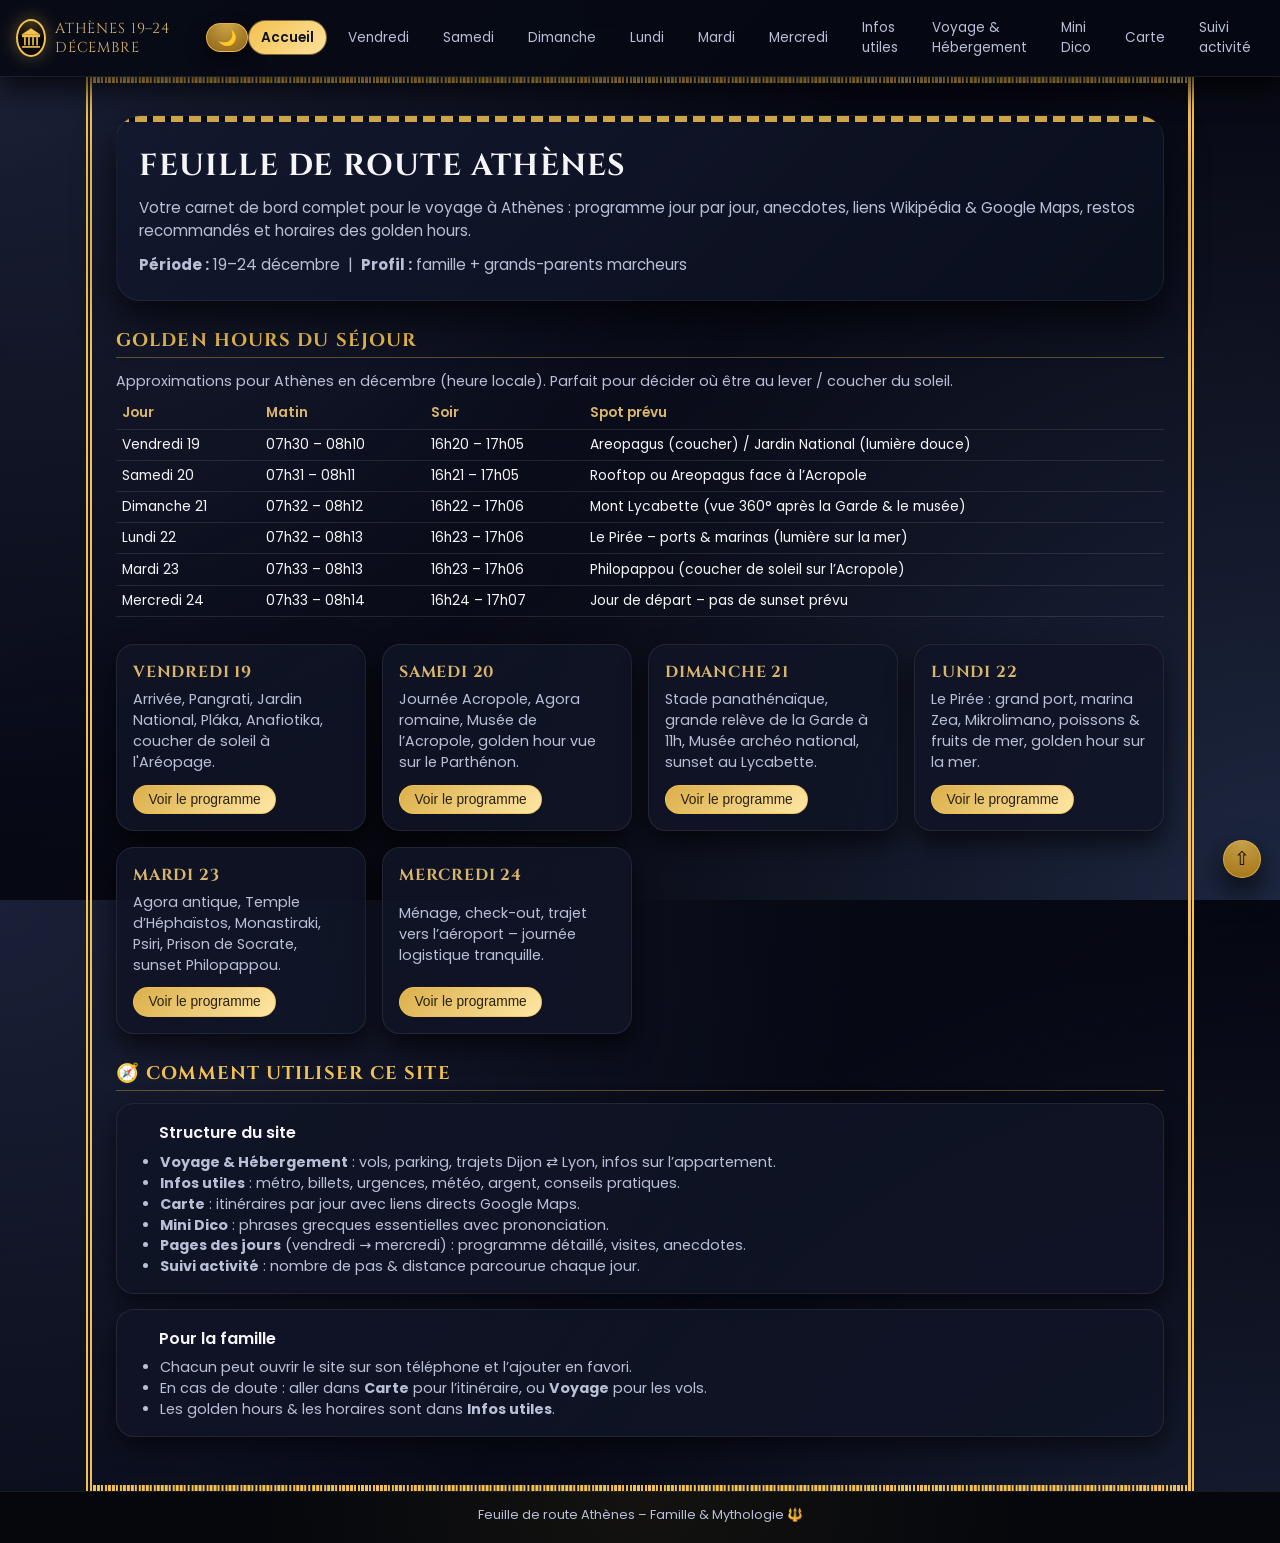
==== index.html @ f1cf315d "Add files via upload" ====
<!DOCTYPE html>
<html lang="fr">
<head>
  <meta charset="UTF-8" />
  <title>Athènes – Feuille de route</title>
  <meta name="viewport" content="width=device-width, initial-scale=1.0" />
  <link rel="stylesheet" href="style.css" />
  <script src="script.js" defer></script>
</head>
<body>
  <header class="site-header">
  <div class="logo">
    <span class="logo-symbol" aria-hidden="true">
      <svg viewBox="0 0 64 64" class="logo-temple">
        <!-- toit -->
        <polygon points="8,24 32,8 56,24" />
        <!-- entablement -->
        <rect x="10" y="24" width="44" height="6" />
        <!-- colonnes -->
        <rect x="15" y="30" width="4" height="20" />
        <rect x="25" y="30" width="4" height="20" />
        <rect x="35" y="30" width="4" height="20" />
        <rect x="45" y="30" width="4" height="20" />
        <!-- base -->
        <rect x="10" y="52" width="44" height="4" />
      </svg>
    </span>
    <span class="logo-text">Athènes 19–24 décembre</span>
  </div>

  <div class="header-controls">
    <button class="theme-toggle" aria-label="Changer de thème">
      🌙
    </button>
    <button class="nav-toggle" aria-label="Ouvrir le menu">
      ☰
    </button>
  </div>

  <nav class="site-nav">
    <a href="index.html"class="active">Accueil</a>
    <a href="vendredi.html">Vendredi</a>
    <a href="samedi.html">Samedi</a>
    <a href="dimanche.html">Dimanche</a>
    <a href="lundi.html">Lundi</a>
    <a href="mardi.html">Mardi</a>
    <a href="mercredi.html">Mercredi</a>
    <a href="infos.html" >Infos utiles</a>
    <a href="voyage.html">Voyage &amp; Hébergement</a>
    <a href="dico.html" >Mini Dico</a>
    <a href="carte.html">Carte</a>
    <a href="activite.html">Suivi activité</a>
  </nav>
</header>


<div class="page-frame">
  <main class="container">
    <section class="hero">
      <h1>Feuille de route Athènes</h1>
      <p>
        Votre carnet de bord complet pour le voyage à Athènes :
        programme jour par jour, anecdotes, liens Wikipédia &amp; Google Maps,
        restos recommandés et horaires des golden hours.
      </p>
      <p class="hero-sub">
        <strong>Période :</strong> 19–24 décembre &nbsp;|&nbsp;
        <strong>Profil :</strong> famille + grands-parents marcheurs
      </p>
    </section>

    <!-- GOLDEN HOURS -->
    <section class="timeline">
      <h2>Golden Hours du séjour</h2>
      <p style="color: var(--text-muted); font-size: 0.9rem; margin-bottom: 0.4rem;">
        Approximations pour Athènes en décembre (heure locale). Parfait pour
        décider où être au lever / coucher du soleil.
      </p>
      <table class="golden-table">
        <thead>
          <tr>
            <th>Jour</th>
            <th>Matin</th>
            <th>Soir</th>
            <th>Spot prévu</th>
          </tr>
        </thead>
        <tbody>
          <tr>
            <td>Vendredi 19</td>
            <td>07h30 – 08h10</td>
            <td>16h20 – 17h05</td>
            <td>Areopagus (coucher) / Jardin National (lumière douce)</td>
          </tr>
          <tr>
            <td>Samedi 20</td>
            <td>07h31 – 08h11</td>
            <td>16h21 – 17h05</td>
            <td>Rooftop ou Areopagus face à l’Acropole</td>
          </tr>
          <tr>
            <td>Dimanche 21</td>
            <td>07h32 – 08h12</td>
            <td>16h22 – 17h06</td>
            <td>Mont Lycabette (vue 360° après la Garde &amp; le musée)</td>
          </tr>
          <tr>
            <td>Lundi 22</td>
            <td>07h32 – 08h13</td>
            <td>16h23 – 17h06</td>
            <td>Le Pirée – ports &amp; marinas (lumière sur la mer)</td>
          </tr>
          <tr>
            <td>Mardi 23</td>
            <td>07h33 – 08h13</td>
            <td>16h23 – 17h06</td>
            <td>Philopappou (coucher de soleil sur l’Acropole)</td>
          </tr>
          <tr>
            <td>Mercredi 24</td>
            <td>07h33 – 08h14</td>
            <td>16h24 – 17h07</td>
            <td>Jour de départ – pas de sunset prévu</td>
          </tr>
        </tbody>
      </table>
    </section>

    <!-- CARTES JOUR PAR JOUR -->
    <section class="day-grid">
      <article class="day-card">
        <h2>Vendredi 19</h2>
        <p>Arrivée, Pangrati, Jardin National, Pláka, Anafiotika, coucher de soleil à l'Aréopage.</p>
        <button onclick="location.href='vendredi.html'">Voir le programme</button>
      </article>

      <article class="day-card">
        <h2>Samedi 20</h2>
        <p>Journée Acropole, Agora romaine, Musée de l’Acropole, golden hour vue sur le Parthénon.</p>
        <button onclick="location.href='samedi.html'">Voir le programme</button>
      </article>

      <article class="day-card">
        <h2>Dimanche 21</h2>
        <p>Stade panathénaïque, grande relève de la Garde à 11h, Musée archéo national, sunset au Lycabette.</p>
        <button onclick="location.href='dimanche.html'">Voir le programme</button>
      </article>

      <article class="day-card">
        <h2>Lundi 22</h2>
        <p>Le Pirée : grand port, marina Zea, Mikrolimano, poissons &amp; fruits de mer, golden hour sur la mer.</p>
        <button onclick="location.href='lundi.html'">Voir le programme</button>
      </article>

      <article class="day-card">
        <h2>Mardi 23</h2>
        <p>Agora antique, Temple d’Héphaïstos, Monastiraki, Psiri, Prison de Socrate, sunset Philopappou.</p>
        <button onclick="location.href='mardi.html'">Voir le programme</button>
      </article>

      <article class="day-card">
        <h2>Mercredi 24</h2>
        <p>Ménage, check-out, trajet vers l’aéroport – journée logistique tranquille.</p>
        <button onclick="location.href='mercredi.html'">Voir le programme</button>
      </article>
    </section>
    <section class="timeline">
        <h2>🧭 Comment utiliser ce site</h2>
      
        <article class="info-block">
          <h3>Structure du site</h3>
          <ul>
            <li><strong>Voyage & Hébergement</strong> : vols, parking, trajets Dijon ⇄ Lyon, infos sur l’appartement.</li>
            <li><strong>Infos utiles</strong> : métro, billets, urgences, météo, argent, conseils pratiques.</li>
            <li><strong>Carte</strong> : itinéraires par jour avec liens directs Google Maps.</li>
            <li><strong>Mini Dico</strong> : phrases grecques essentielles avec prononciation.</li>
            <li><strong>Pages des jours</strong> (vendredi → mercredi) : programme détaillé, visites, anecdotes.</li>
            <li><strong>Suivi activité</strong> : nombre de pas & distance parcourue chaque jour.</li>
          </ul>
        </article>
      
        <article class="info-block">
          <h3>Pour la famille</h3>
          <ul>
            <li>Chacun peut ouvrir le site sur son téléphone et l’ajouter en favori.</li>
            <li>En cas de doute : aller dans <strong>Carte</strong> pour l’itinéraire, ou <strong>Voyage</strong> pour les vols.</li>
            <li>Les golden hours & les horaires sont dans <strong>Infos utiles</strong>.</li>
          </ul>
        </article>
      </section>
      
  </main>
</div>

  <button class="scroll-top" aria-label="Revenir en haut">&#8679;</button>

  <footer class="site-footer">
    <p>Feuille de route Athènes – Famille &amp; Mythologie 🔱</p>
  </footer>
</body>
</html>
---- style.css ----
/* ============================
   THEME MYTHOLOGIE GREQUE
   ============================ */

/* Import de polices (titres & texte) */
@import url("https://fonts.googleapis.com/css2?family=Cinzel:wght@400;600;700&family=Poppins:wght@300;400;500;600&display=swap");

/* -------- Variables globales -------- */
:root {
  --bg-main: #070b14;
  --bg-main-alt: #0d1220;
  --bg-panel: rgba(12, 16, 30, 0.9);
  --bg-panel-soft: rgba(16, 21, 38, 0.9);

  --accent-gold: #f2c14f;
  --accent-gold-soft: #d9b46b;
  --accent-blue: #2f6bb3;
  --accent-blue-soft: #3f7dd0;

  --border-marble: rgba(255, 255, 255, 0.08);
  --shadow-deep: 0 18px 40px rgba(0, 0, 0, 0.7);

  --text-main: #f5f5f7;
  --text-muted: #b8bfd7;

  --radius-lg: 18px;
  --radius-xl: 24px;
}

/* -------- Reset de base -------- */
*,
*::before,
*::after {
  box-sizing: border-box;
  margin: 0;
  padding: 0;
}

html,
body {
  height: 100%;
}

body {
  font-family: "Poppins", system-ui, -apple-system, BlinkMacSystemFont, sans-serif;
  background:
    radial-gradient(circle at top left, #1a2038 0, transparent 55%),
    radial-gradient(circle at bottom right, #1c2640 0, transparent 55%),
    linear-gradient(145deg, #05070b, #060814 40%, #050509 100%);
  color: var(--text-main);
  display: flex;
  flex-direction: column;
}

/* Texture marbre très légère sur tout le site */
body::before {
  content: "";
  position: fixed;
  inset: 0;
  pointer-events: none;
  opacity: 0.14;
  background-image:
    linear-gradient(145deg, rgba(255, 255, 255, 0.04) 0, transparent 40%),
    linear-gradient(325deg, rgba(255, 255, 255, 0.03) 0, transparent 55%);
  mix-blend-mode: screen;
  z-index: -1;
}

/* -------- Header & navigation -------- */

.site-header {
  position: sticky;
  top: 0;
  z-index: 20;
  backdrop-filter: blur(16px);
  -webkit-backdrop-filter: blur(16px);
  background: linear-gradient(
    135deg,
    rgba(7, 10, 20, 0.92),
    rgba(5, 8, 18, 0.96)
  );
  border-bottom: 1px solid var(--border-marble);
  box-shadow: 0 12px 30px rgba(0, 0, 0, 0.75);
  display: flex;
  align-items: center;
  justify-content: space-between;
  padding: 0.65rem 1rem;
}

.logo {
  display: flex;
  align-items: center;
  gap: 0.55rem;
}

.logo-symbol {
  width: 38px;
  height: 38px;
  border-radius: 50%;
  border: 2px solid var(--accent-gold);
  display: inline-flex;
  align-items: center;
  justify-content: center;
  background: radial-gradient(circle at top, rgba(242, 193, 79, 0.25), transparent 60%),
              radial-gradient(circle at bottom, rgba(10, 8, 4, 0.9), rgba(4, 4, 6, 1));
  box-shadow: 0 0 18px rgba(242, 193, 79, 0.35);
}

.logo-temple {
  width: 26px;
  height: 26px;
  display: block;
  fill: var(--accent-gold);
}

.logo-text {
  font-family: "Cinzel", serif;
  font-size: 0.9rem;
  letter-spacing: 0.06em;
  text-transform: uppercase;
  color: var(--accent-gold-soft);
}

/* Navigation */

.nav-toggle {
  background: none;
  border: 1px solid var(--border-marble);
  border-radius: 999px;
  color: var(--text-main);
  padding: 0.35rem 0.6rem;
  font-size: 1.1rem;
  cursor: pointer;
  display: none; /* visible en mobile plus bas */
}

.site-nav {
  display: flex;
  gap: 0.5rem;
  align-items: center;
}

.site-nav a {
  padding: 0.4rem 0.75rem;
  border-radius: 999px;
  font-size: 0.85rem;
  text-decoration: none;
  color: var(--text-muted);
  border: 1px solid transparent;
  transition: all 0.18s ease-out;
}

.site-nav a:hover {
  color: var(--accent-gold);
  border-color: rgba(242, 193, 79, 0.3);
  background: radial-gradient(circle at top, rgba(242, 193, 79, 0.13), transparent 55%);
}

.site-nav a.active {
  color: var(--bg-main-alt);
  background: linear-gradient(135deg, var(--accent-gold), #ffe19c);
  border-color: rgba(0, 0, 0, 0.5);
  font-weight: 600;
}

/* -------- Layout principal -------- */

.container {
  flex: 1;
  max-width: 1080px;
  width: 100%;
  margin: 1.5rem auto 2.5rem;
  padding: 0 1rem;
}

/* Hero */

.hero {
  background:
    linear-gradient(135deg, rgba(19, 24, 46, 0.96), rgba(10, 15, 30, 0.98));
  border-radius: var(--radius-xl);
  padding: 1.5rem 1.4rem;
  box-shadow: var(--shadow-deep);
  border: 1px solid rgba(255, 255, 255, 0.06);
  position: relative;
  overflow: hidden;
}

/* motif grec discret en haut du hero */
.hero::before {
  content: "";
  position: absolute;
  top: 0;
  inset-inline: 0;
  height: 6px;
  background-image: repeating-linear-gradient(
    90deg,
    rgba(242, 193, 79, 0.85) 0,
    rgba(242, 193, 79, 0.85) 12px,
    rgba(10, 10, 14, 0.95) 12px,
    rgba(10, 10, 14, 0.95) 18px
  );
}

.hero h1 {
  font-family: "Cinzel", serif;
  font-size: 1.6rem;
  letter-spacing: 0.04em;
  text-transform: uppercase;
  margin-bottom: 0.6rem;
  padding-top: 0.35rem;
}

.hero p {
  font-size: 0.95rem;
  color: var(--text-muted);
}

.hero-sub {
  margin-top: 0.7rem;
  font-size: 0.85rem;
  color: var(--accent-gold-soft);
}

.day-hero {
  margin-bottom: 1.4rem;
}

/* -------- Timeline & blocs de contenu -------- */

.timeline {
  margin-top: 1.7rem;
}

.timeline h2 {
  font-family: "Cinzel", serif;
  font-size: 1.15rem;
  letter-spacing: 0.06em;
  text-transform: uppercase;
  color: var(--accent-gold);
  margin-bottom: 0.8rem;
  border-bottom: 1px solid rgba(242, 193, 79, 0.35);
  padding-bottom: 0.25rem;
}

.time-block,
.info-block {
  background: var(--bg-panel-soft);
  border-radius: var(--radius-lg);
  padding: 1rem 1rem;
  margin-bottom: 0.9rem;
  border: 1px solid var(--border-marble);
  box-shadow: 0 10px 24px rgba(0, 0, 0, 0.55);
  position: relative;
}

.time-block::before {
  content: "";
  position: absolute;
  left: 0.85rem;
  top: 0.95rem;
  width: 7px;
  height: 7px;
  border-radius: 999px;
  background: var(--accent-blue-soft);
  box-shadow: 0 0 0 5px rgba(63, 125, 208, 0.35);
}

.time-block.highlight {
  border-color: rgba(242, 193, 79, 0.75);
  box-shadow: 0 0 0 1px rgba(242, 193, 79, 0.4), var(--shadow-deep);
}

.time-block h3,
.info-block h3 {
  font-weight: 600;
  font-size: 1rem;
  margin-left: 1.6rem;
  margin-bottom: 0.4rem;
}

.time-block p,
.info-block p,
.time-block li,
.info-block li {
  font-size: 0.9rem;
  color: var(--text-muted);
  line-height: 1.45;
}

.time-block ul,
.info-block ul {
  margin-left: 1.7rem;
  margin-top: 0.35rem;
}

/* Liens d'action */

.link-row {
  display: flex;
  flex-wrap: wrap;
  gap: 0.45rem;
  margin-top: 0.6rem;
}

.btn-link {
  font-size: 0.78rem;
  text-decoration: none;
  padding: 0.35rem 0.7rem;
  border-radius: 999px;
  border: 1px solid rgba(111, 159, 230, 0.7);
  color: #e2ebff;
  background: radial-gradient(circle at top, rgba(59, 115, 204, 0.32), transparent 60%);
  cursor: pointer;
  transition: all 0.16s ease-out;
}

.btn-link:hover {
  transform: translateY(-1px);
  box-shadow: 0 0 12px rgba(95, 149, 230, 0.6);
}

/* Photos des lieux */

.place-photo {
  margin-top: 0.8rem;
}

.place-photo img {
  width: 100%;
  max-height: 260px;
  border-radius: 16px;
  object-fit: cover;
  border: 1px solid rgba(255, 255, 255, 0.18);
  box-shadow: 0 16px 32px rgba(0, 0, 0, 0.7);
  display: block;
}

.place-photo figcaption {
  font-size: 0.75rem;
  color: var(--text-muted);
  margin-top: 0.25rem;
}

/* Résumé de fin de page */

.summary {
  margin-top: 1.6rem;
  background: radial-gradient(circle at top, rgba(242, 193, 79, 0.12), transparent 60%),
              var(--bg-panel);
  border-radius: var(--radius-xl);
  padding: 1.2rem 1.1rem;
  border: 1px solid rgba(242, 193, 79, 0.35);
  box-shadow: var(--shadow-deep);
}

.summary h2 {
  font-family: "Cinzel", serif;
  font-size: 1.05rem;
  letter-spacing: 0.05em;
  text-transform: uppercase;
  color: var(--accent-gold);
  margin-bottom: 0.6rem;
}

.summary-list {
  list-style: none;
}

.summary-list li {
  font-size: 0.9rem;
  color: var(--text-muted);
  margin-bottom: 0.2rem;
}

/* Tableau golden hours / infos */

.golden-table {
  width: 100%;
  border-collapse: collapse;
  margin-top: 0.4rem;
  font-size: 0.86rem;
}

.golden-table th,
.golden-table td {
  padding: 0.32rem 0.4rem;
  border-bottom: 1px solid rgba(255, 255, 255, 0.1);
}

.golden-table th {
  text-align: left;
  color: var(--accent-gold-soft);
  font-weight: 600;
}

/* Grille des jours (index) */

.day-grid {
  display: grid;
  grid-template-columns: repeat(auto-fit, minmax(230px, 1fr));
  gap: 1rem;
  margin-top: 1.7rem;
}

.day-card {
  background: var(--bg-panel-soft);
  border-radius: var(--radius-lg);
  padding: 1rem;
  border: 1px solid var(--border-marble);
  box-shadow: 0 12px 26px rgba(0, 0, 0, 0.65);
  display: flex;
  flex-direction: column;
  justify-content: space-between;
}

.day-card h2 {
  font-family: "Cinzel", serif;
  font-size: 1rem;
  margin-bottom: 0.4rem;
  color: var(--accent-gold-soft);
  text-transform: uppercase;
  letter-spacing: 0.05em;
}

.day-card p {
  font-size: 0.9rem;
  color: var(--text-muted);
  margin-bottom: 0.7rem;
}

.day-card button {
  align-self: flex-start;
  padding: 0.38rem 0.9rem;
  border-radius: 999px;
  border: 1px solid rgba(242, 193, 79, 0.7);
  background: linear-gradient(135deg, rgba(242, 193, 79, 0.9), #ffe7a5);
  color: #2a210c;
  font-size: 0.86rem;
  cursor: pointer;
  transition: all 0.16s ease-out;
}

.day-card button:hover {
  transform: translateY(-1px);
  box-shadow: 0 10px 18px rgba(0, 0, 0, 0.7);
}

/* Scroll top */

.scroll-top {
  position: fixed;
  right: 1.2rem;
  bottom: 1.4rem;
  width: 38px;
  height: 38px;
  border-radius: 50%;
  border: 1px solid rgba(242, 193, 79, 0.65);
  background: radial-gradient(circle at top, rgba(242, 193, 79, 0.8), #a57416);
  color: #161008;
  font-size: 1.2rem;
  cursor: pointer;
  box-shadow: 0 14px 30px rgba(0, 0, 0, 0.8);
}

/* Footer */

.site-footer {
  border-top: 1px solid var(--border-marble);
  padding: 0.9rem 1rem 1.2rem;
  text-align: center;
  font-size: 0.8rem;
  color: var(--text-muted);
  background: radial-gradient(circle at top, rgba(242, 193, 79, 0.06), transparent 60%),
              #05070c;
}

/* -------- Responsive -------- */

@media (max-width: 768px) {
  .header-controls {
  gap: 0.3rem;
}

.theme-toggle {
  padding-inline: 0.55rem;
}

  .site-header {
    padding-inline: 0.75rem;
  }

  .nav-toggle {
    display: inline-flex;
  }

  .site-nav {
    position: absolute;
    top: 100%;
    right: 0;
    left: 0;
    flex-direction: column;
    background: rgba(5, 8, 18, 0.98);
    padding: 0.5rem 0.75rem 0.8rem;
    border-bottom: 1px solid var(--border-marble);
    display: none;
  }

  .site-nav.open {
    display: flex;
  }

  .site-nav a {
    width: 100%;
    text-align: center;
    padding: 0.5rem 0.7rem;
  }

  .hero {
    padding: 1.2rem 1rem;
  }

  .time-block h3,
  .info-block h3 {
    margin-left: 1.4rem;
  }

  .container {
    margin-top: 1.1rem;
  }

  .scroll-top {
    right: 0.9rem;
    bottom: 1rem;
  }
}

@media (min-width: 1024px) {
  .hero h1 {
    font-size: 1.9rem;
  }
}
.theme-toggle {
  background: radial-gradient(circle at top, rgba(242, 193, 79, 0.85), rgba(149, 104, 26, 0.95));
  border: 1px solid rgba(242, 193, 79, 0.8);
  border-radius: 999px;
  color: #1a1308;
  padding: 0.28rem 0.65rem;
  font-size: 0.95rem;
  cursor: pointer;
  box-shadow: 0 8px 18px rgba(0, 0, 0, 0.7);
  display: inline-flex;
  align-items: center;
  justify-content: center;
  transition: transform 0.12s ease-out, box-shadow 0.12s ease-out, background 0.15s;
}

.theme-toggle:hover {
  transform: translateY(-1px);
  box-shadow: 0 11px 22px rgba(0, 0, 0, 0.8);
}
:root[data-theme="light"] {
  --bg-main: #f5f1e7;
  --bg-main-alt: #f1ebde;
  --bg-panel: rgba(255, 255, 255, 0.96);
  --bg-panel-soft: rgba(255, 255, 255, 0.98);

  --accent-gold: #c4932f;
  --accent-gold-soft: #a67c2a;
  --accent-blue: #28508c;
  --accent-blue-soft: #3e69aa;

  --border-marble: rgba(50, 40, 30, 0.1);

  --text-main: #21160e;
  --text-muted: #665b55;
}

/* fond général en clair */
:root[data-theme="light"] body {
  background:
    radial-gradient(circle at top left, #f5f1e7 0, transparent 55%),
    radial-gradient(circle at bottom right, #f1ebde 0, transparent 55%),
    linear-gradient(145deg, #f7f2e8, #ebe1cf 40%, #e0d3bd 100%);
  color: var(--text-main);
}

:root[data-theme="light"] body::before {
  opacity: 0.08;
  mix-blend-mode: multiply;
}

:root[data-theme="light"] .site-header {
  background: linear-gradient(
    135deg,
    rgba(245, 238, 224, 0.98),
    rgba(232, 221, 202, 0.98)
  );
  border-bottom-color: rgba(140, 117, 80, 0.35);
  box-shadow: 0 10px 24px rgba(0, 0, 0, 0.2);
}

:root[data-theme="light"] .site-nav a {
  color: var(--text-muted);
}

:root[data-theme="light"] .site-nav a.active {
  color: #fdf7eb;
}

:root[data-theme="light"] .hero {
  background:
    linear-gradient(135deg, rgba(255, 255, 255, 0.96), rgba(246, 238, 224, 0.98));
  border-color: rgba(160, 133, 90, 0.3);
}

:root[data-theme="light"] .time-block,
:root[data-theme="light"] .info-block {
  background: rgba(255, 255, 255, 0.98);
  border-color: rgba(180, 155, 113, 0.28);
}

:root[data-theme="light"] .day-card {
  background: rgba(255, 255, 255, 0.98);
  border-color: rgba(180, 155, 113, 0.3);
}

:root[data-theme="light"] .summary {
  background:
    radial-gradient(circle at top, rgba(196, 147, 47, 0.12), transparent 65%),
    rgba(255, 255, 255, 0.98);
  border-color: rgba(196, 147, 47, 0.6);
}

:root[data-theme="light"] .site-footer {
  background: #f3ebdd;
  border-top-color: rgba(180, 155, 113, 0.45);
  color: #6a5f51;
}

:root[data-theme="light"] .theme-toggle {
  background: radial-gradient(circle at top, #ffe5a8, #f2c14f);
  color: #3b280f;
  border-color: rgba(196, 147, 47, 0.95);
}

:root[data-theme="light"] .scroll-top {
  background: radial-gradient(circle at top, #ffe5a8, #f2c14f);
}
/* =============================
   BORDURE CLE GRECQUE
   ============================= */

.page-frame {
  position: relative;
  padding: 14px; /* espace entre le contenu et la bordure */
  margin: 0 auto;
  display: block;
}

/* Bordure grecque autour */
.page-frame::before {
  content: "";
  position: absolute;
  inset: 0;
  border: 6px solid transparent;
  pointer-events: none;

  /* pattern clé grecque en CSS */
  border-image: repeating-linear-gradient(
    90deg,
    var(--accent-gold) 0,
    var(--accent-gold) 12px,
    transparent 12px,
    transparent 18px
  ) 30 round;
}

/* Lorsqu’on passe en thème clair */
:root[data-theme="light"] .page-frame::before {
  border-image: repeating-linear-gradient(
    90deg,
    var(--accent-gold) 0,
    var(--accent-gold) 12px,
    transparent 12px,
    transparent 18px
  ) 30 round;
}
/* Tableau dictionnaire / stats génériques */
.dico-table,
.stats-table {
  width: 100%;
  border-collapse: collapse;
  font-size: 0.9rem;
}

.dico-table th,
.dico-table td,
.stats-table th,
.stats-table td {
  padding: 0.4rem 0.5rem;
  border-bottom: 1px solid rgba(255, 255, 255, 0.08);
}

.dico-table th,
.stats-table th {
  text-align: left;
  font-weight: 600;
  color: var(--accent-gold-soft);
}

/* Ligne formulaire activité */
.input-row {
  display: flex;
  flex-direction: column;
  gap: 0.25rem;
  margin-bottom: 0.7rem;
}

.input-row label {
  font-size: 0.85rem;
  color: var(--text-muted);
}

.input-row input,
.input-row select {
  padding: 0.4rem 0.6rem;
  border-radius: 8px;
  border: 1px solid rgba(255, 255, 255, 0.18);
  background: rgba(6, 10, 22, 0.9);
  color: var(--text-main);
  font-size: 0.9rem;
}

/* Stats globales */
.stats-grid {
  display: grid;
  grid-template-columns: repeat(auto-fit, minmax(140px, 1fr));
  gap: 0.8rem;
  margin-top: 0.8rem;
}

.stat-card {
  background: var(--bg-panel-soft);
  border-radius: 14px;
  padding: 0.7rem 0.8rem;
  border: 1px solid var(--border-marble);
  box-shadow: 0 10px 22px rgba(0, 0, 0, 0.55);
}

.stat-label {
  font-size: 0.8rem;
  color: var(--text-muted);
  margin-bottom: 0.25rem;
}

.stat-value {
  font-size: 1.2rem;
  font-weight: 600;
}
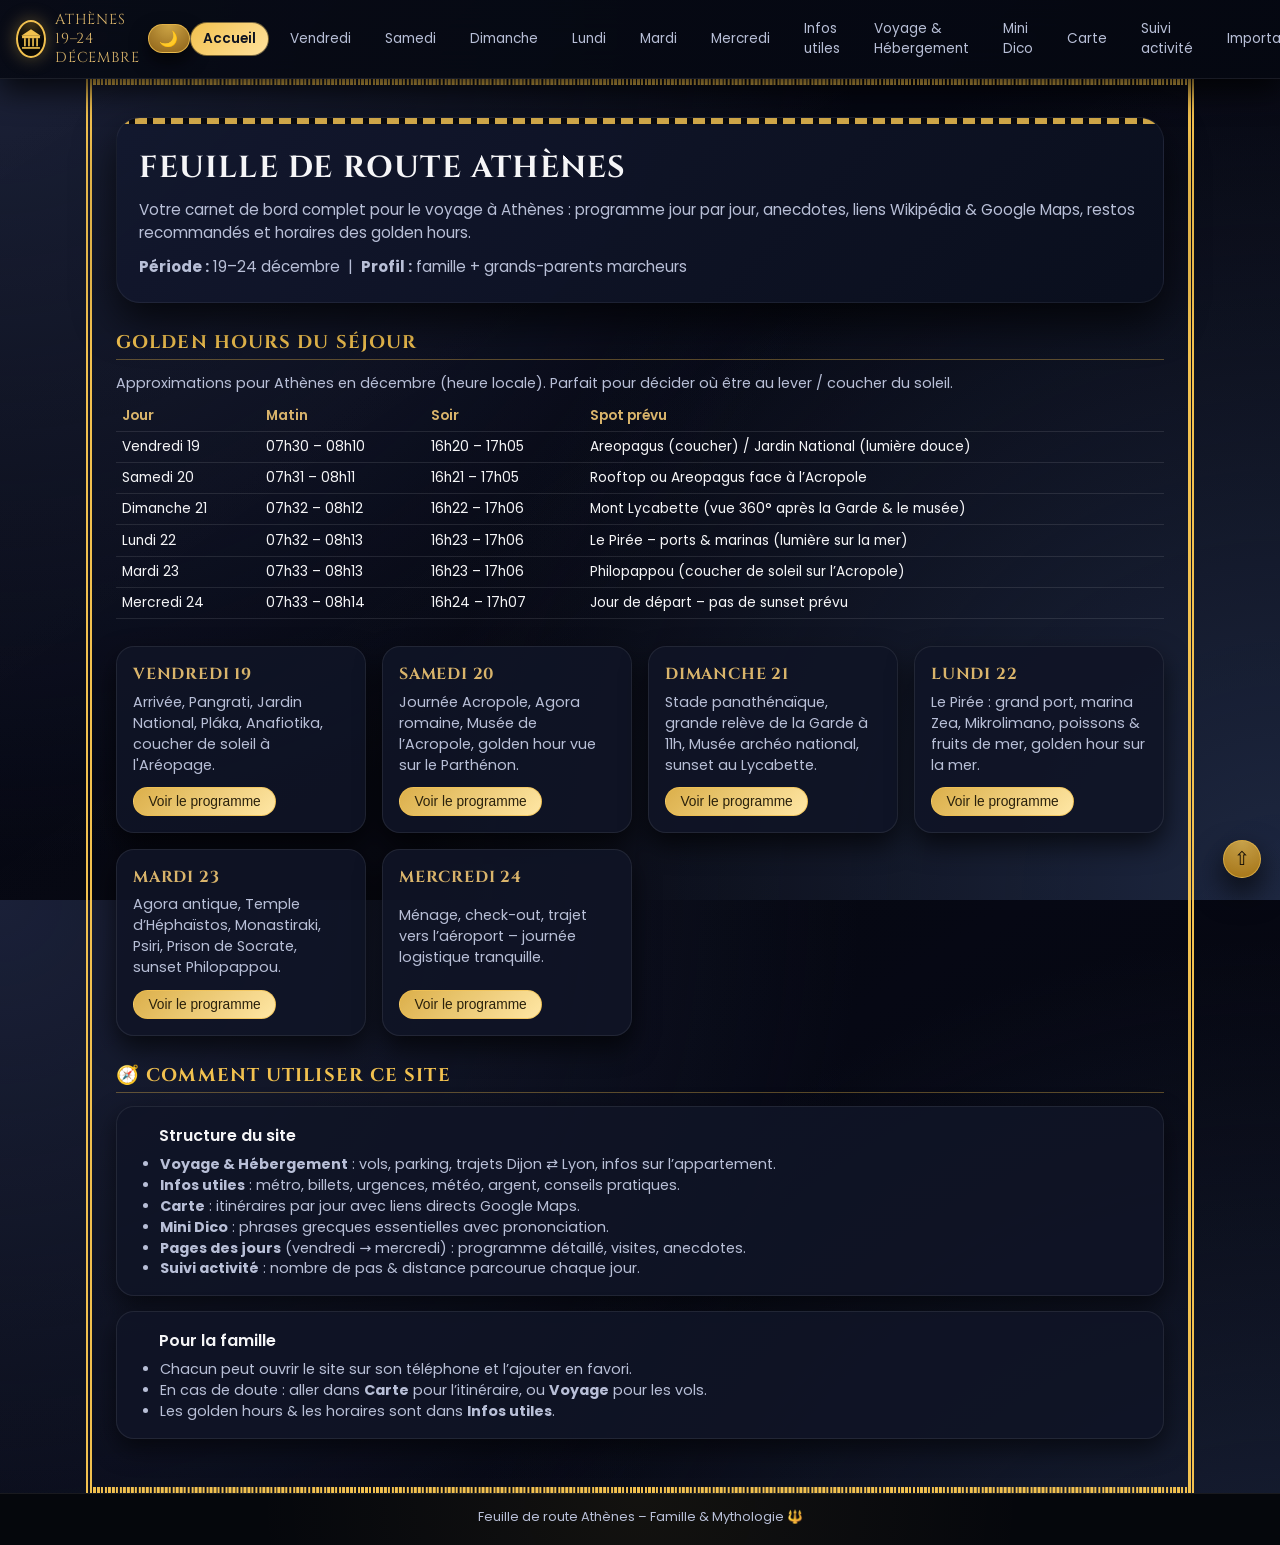
==== commit 0f01ae4a: "Add files via upload" ====
--- a/index.html
+++ b/index.html
@@ -6,6 +6,10 @@
   <meta name="viewport" content="width=device-width, initial-scale=1.0" />
   <link rel="stylesheet" href="style.css" />
   <script src="script.js" defer></script>
+<link rel="icon" type="image/x-icon" href="images/athene.ico">
+<link rel="apple-touch-icon" href="images/athene-192.png">
+<link rel="manifest" href="manifest.json">
+<meta name="theme-color" content="#070b14">
 </head>
 <body>
   <header class="site-header">
@@ -50,6 +54,7 @@
     <a href="dico.html" >Mini Dico</a>
     <a href="carte.html">Carte</a>
     <a href="activite.html">Suivi activité</a>
+    <a href="important.html">Important</a>
   </nav>
 </header>
 
--- a/style.css
+++ b/style.css
@@ -758,3 +758,181 @@
   font-size: 1.2rem;
   font-weight: 600;
 }
+
+/* ============================
+   Cartouches résumés / anecdotes / blagues
+   ============================ */
+
+   .resume-box,
+   .anecdote-box,
+   .blague-box {
+     margin-top: 0.55rem;
+     border-radius: 14px;
+     padding: 0.55rem 0.7rem;
+     background: radial-gradient(circle at top left,
+                 rgba(242, 193, 79, 0.09),
+                 transparent 60%);
+     border: 1px solid rgba(255, 255, 255, 0.08);
+   }
+   
+   .resume-box {
+     border-left: 3px solid var(--accent-gold);
+   }
+   
+   .anecdote-box {
+     border-left: 3px solid var(--accent-blue-soft);
+   }
+   
+   .blague-box {
+     border-left: 3px solid rgba(255, 255, 255, 0.45);
+     font-size: 0.8rem;
+     font-style: italic;
+     color: var(--text-muted);
+   }
+   
+   .box-title {
+     font-family: "Cinzel", serif;
+     font-size: 0.78rem;
+     letter-spacing: 0.08em;
+     text-transform: uppercase;
+     color: var(--accent-gold-soft);
+     margin-bottom: 0.25rem;
+   }
+   
+   .anecdote-box ul {
+     margin-left: 1.1rem;
+     margin-top: 0.2rem;
+   }
+   
+   .blague-label {
+     font-weight: 600;
+     margin-right: 0.25rem;
+     color: var(--accent-gold-soft);
+   }
+   
+   :root[data-theme="light"] .resume-box,
+   :root[data-theme="light"] .anecdote-box,
+   :root[data-theme="light"] .blague-box {
+     background:
+       radial-gradient(circle at top left,
+         rgba(196, 147, 47, 0.08),
+         transparent 60%),
+       rgba(255, 255, 255, 0.98);
+     border-color: rgba(180, 155, 113, 0.25);
+   }
+   /* === CORRECTIONS THEME CLAIR UNIQUEMENT ===================== */
+
+/* Cartes / blocs trop sombres en clair : ombres adoucies + texte lisible */
+:root[data-theme="light"] .time-block,
+:root[data-theme="light"] .info-block,
+:root[data-theme="light"] .day-card,
+:root[data-theme="light"] .stat-card {
+  box-shadow: 0 4px 10px rgba(0, 0, 0, 0.15);
+  color: var(--text-main);
+}
+
+:root[data-theme="light"] .time-block p,
+:root[data-theme="light"] .time-block li,
+:root[data-theme="light"] .info-block p,
+:root[data-theme="light"] .info-block li,
+:root[data-theme="light"] .day-card p {
+  color: var(--text-muted);
+}
+
+/* Boutons de liens (Wikipédia / Google Maps) bien visibles en clair */
+:root[data-theme="light"] .btn-link {
+  background: #28508c;              /* bleu bien contrasté */
+  color: #ffffff;                    /* texte blanc lisible */
+  border-color: #28508c;
+  box-shadow: 0 2px 6px rgba(0, 0, 0, 0.18);
+}
+
+:root[data-theme="light"] .btn-link:hover {
+  background: #1f3f6a;
+  transform: translateY(-1px);
+  box-shadow: 0 4px 10px rgba(0, 0, 0, 0.22);
+}
+
+/* Bouton remontée en haut un peu plus “light theme friendly” */
+:root[data-theme="light"] .scroll-top {
+  border-color: rgba(196, 147, 47, 0.9);
+  color: #3b280f;
+  box-shadow: 0 6px 14px rgba(0, 0, 0, 0.25);
+}
+
+/* Ombres des images en clair : moins lourdes */
+:root[data-theme="light"] .place-photo img {
+  box-shadow: 0 8px 18px rgba(0, 0, 0, 0.25);
+}
+
+/* Champs de formulaire en clair (page activité / dico) */
+:root[data-theme="light"] .input-row input,
+:root[data-theme="light"] .input-row select {
+  background: rgba(255, 255, 255, 0.95);
+  border-color: rgba(180, 155, 113, 0.45);
+  color: var(--text-main);
+}
+
+/* Cartouches résumé / anecdote / blague - ombre un peu allégée */
+:root[data-theme="light"] .resume-box,
+:root[data-theme="light"] .anecdote-box,
+:root[data-theme="light"] .blague-box {
+  box-shadow: 0 4px 10px rgba(0, 0, 0, 0.12);
+}
+.qr-wrapper {
+  display: flex;
+  flex-direction: column;
+  gap: 0.6rem;
+  align-items: flex-start;
+}
+
+.qr-preview {
+  min-height: 120px;
+  min-width: 120px;
+  max-width: 220px;
+  border-radius: 16px;
+  border: 1px solid var(--border-marble);
+  background: rgba(0, 0, 0, 0.2);
+  padding: 0.6rem;
+  display: flex;
+  align-items: center;
+  justify-content: center;
+}
+
+.qr-preview img {
+  max-width: 100%;
+  max-height: 180px;
+  border-radius: 12px;
+  display: none; /* affiché par le JS quand il y a une image */
+}
+
+#qr-placeholder {
+  font-size: 0.8rem;
+  color: var(--text-muted);
+  text-align: center;
+}
+
+.qr-actions {
+  display: flex;
+  flex-wrap: wrap;
+  gap: 0.4rem;
+}
+
+/* Variante de bouton secondaire pour "Effacer l'image" */
+.btn-link.btn-link-secondary {
+  border-color: rgba(255, 255, 255, 0.35);
+  background: transparent;
+  color: var(--text-muted);
+}
+
+.small-note {
+  font-size: 0.78rem;
+  color: var(--text-muted);
+  margin-top: 0.4rem;
+  font-style: italic;
+}
+
+/* version claire : juste un léger ajustement */
+:root[data-theme="light"] .qr-preview {
+  background: rgba(255, 255, 255, 0.9);
+}
